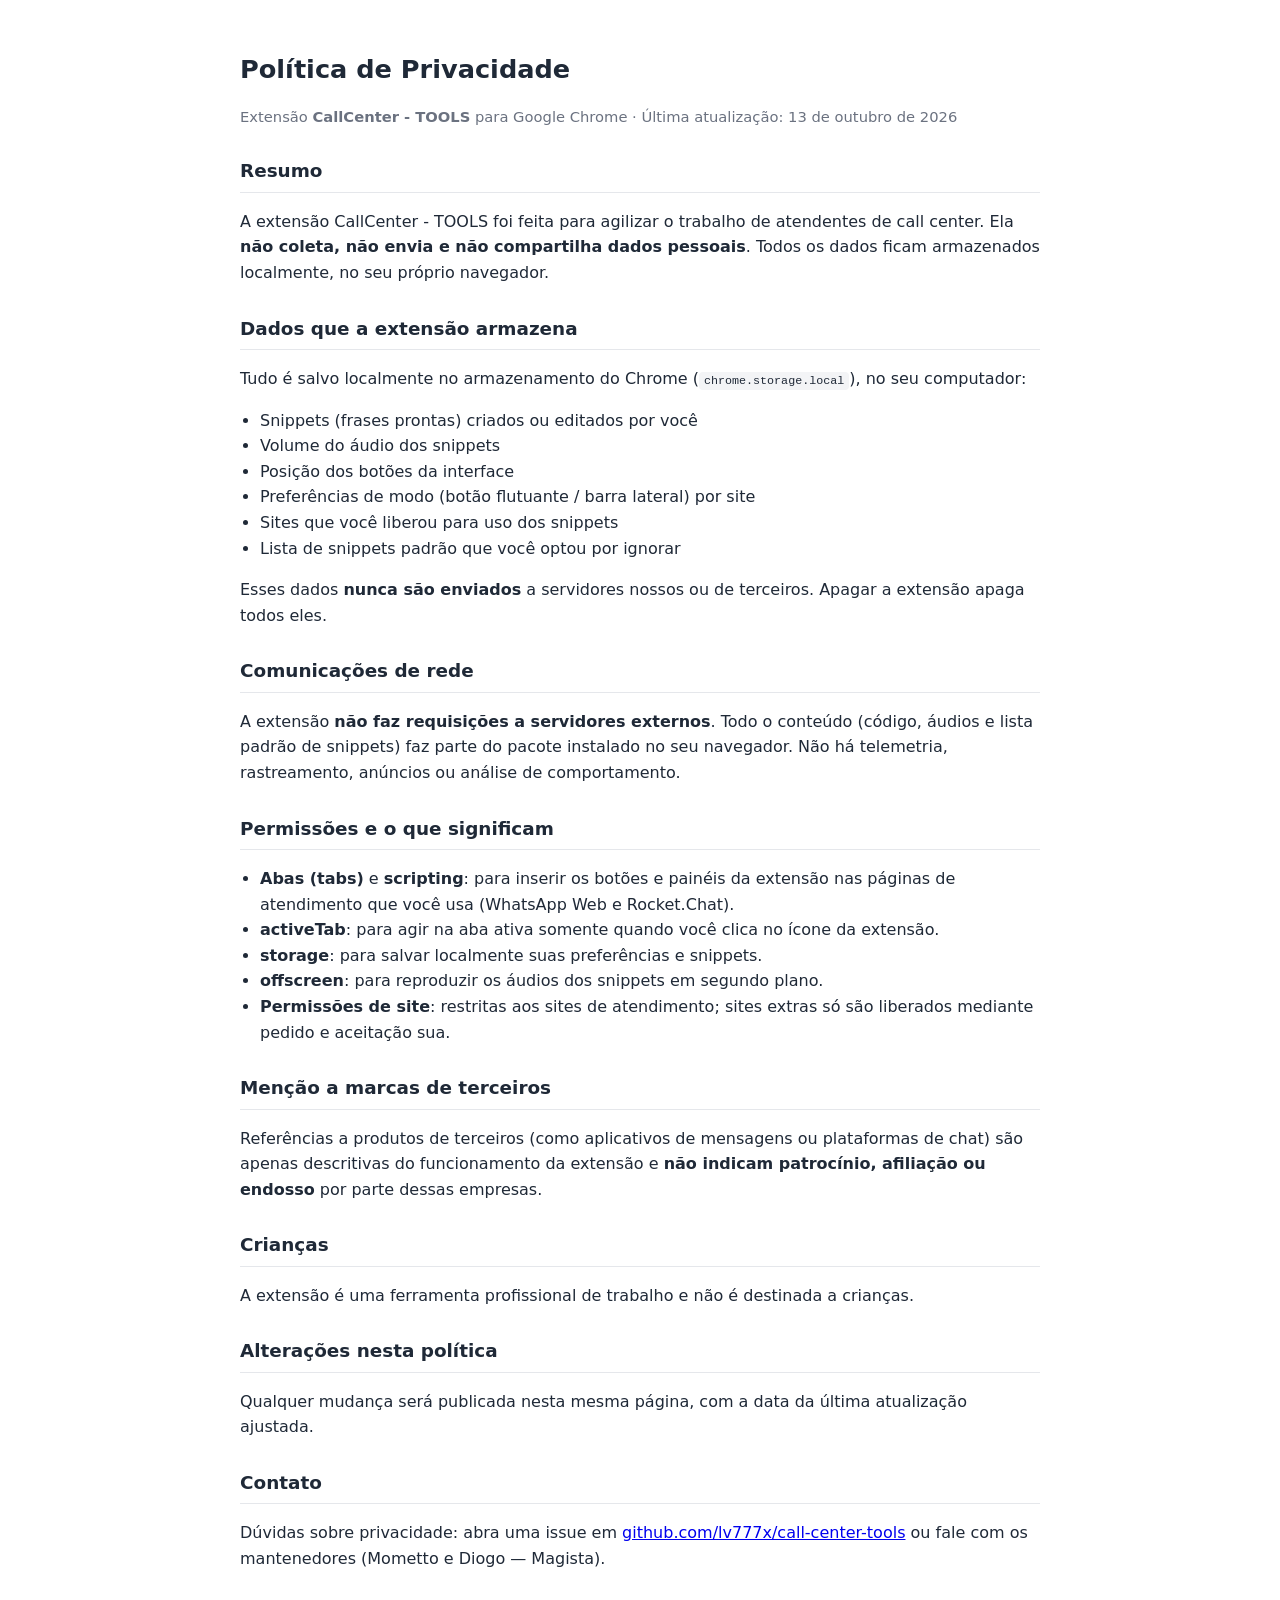
==== privacidade.html @ 3c9f835d "One commit extension" ====
<!DOCTYPE html>
<html lang="pt-BR">
<head>
<meta charset="UTF-8">
<meta name="viewport" content="width=device-width, initial-scale=1">
<title>Política de Privacidade — CallCenter Tools</title>
<style>
  body{font-family:system-ui,-apple-system,"Segoe UI",Arial,sans-serif;line-height:1.6;max-width:800px;margin:0 auto;padding:32px 20px;color:#1f2937;background:#fff}
  h1{font-size:1.6em;margin-bottom:4px}
  h2{font-size:1.15em;margin-top:28px;border-bottom:1px solid #e5e7eb;padding-bottom:6px}
  .muted{color:#6b7280;font-size:.92em}
  ul{padding-left:20px}
  code{background:#f3f4f6;padding:2px 5px;border-radius:4px;font-size:.9em}
</style>
</head>
<body>
  <h1>Política de Privacidade</h1>
  <p class="muted">Extensão <strong>CallCenter - TOOLS</strong> para Google Chrome · Última atualização: 13 de outubro de 2026</p>

  <h2>Resumo</h2>
  <p>A extensão CallCenter - TOOLS foi feita para agilizar o trabalho de atendentes de call center. Ela <strong>não coleta, não envia e não compartilha dados pessoais</strong>. Todos os dados ficam armazenados localmente, no seu próprio navegador.</p>

  <h2>Dados que a extensão armazena</h2>
  <p>Tudo é salvo localmente no armazenamento do Chrome (<code>chrome.storage.local</code>), no seu computador:</p>
  <ul>
    <li>Snippets (frases prontas) criados ou editados por você</li>
    <li>Volume do áudio dos snippets</li>
    <li>Posição dos botões da interface</li>
    <li>Preferências de modo (botão flutuante / barra lateral) por site</li>
    <li>Sites que você liberou para uso dos snippets</li>
    <li>Lista de snippets padrão que você optou por ignorar</li>
  </ul>
  <p>Esses dados <strong>nunca são enviados</strong> a servidores nossos ou de terceiros. Apagar a extensão apaga todos eles.</p>

  <h2>Comunicações de rede</h2>
  <p>A extensão <strong>não faz requisições a servidores externos</strong>. Todo o conteúdo (código, áudios e lista padrão de snippets) faz parte do pacote instalado no seu navegador. Não há telemetria, rastreamento, anúncios ou análise de comportamento.</p>

  <h2>Permissões e o que significam</h2>
  <ul>
    <li><strong>Abas (tabs)</strong> e <strong>scripting</strong>: para inserir os botões e painéis da extensão nas páginas de atendimento que você usa (WhatsApp Web e Rocket.Chat).</li>
    <li><strong>activeTab</strong>: para agir na aba ativa somente quando você clica no ícone da extensão.</li>
    <li><strong>storage</strong>: para salvar localmente suas preferências e snippets.</li>
    <li><strong>offscreen</strong>: para reproduzir os áudios dos snippets em segundo plano.</li>
    <li><strong>Permissões de site</strong>: restritas aos sites de atendimento; sites extras só são liberados mediante pedido e aceitação sua.</li>
  </ul>

  <h2>Menção a marcas de terceiros</h2>
  <p>Referências a produtos de terceiros (como aplicativos de mensagens ou plataformas de chat) são apenas descritivas do funcionamento da extensão e <strong>não indicam patrocínio, afiliação ou endosso</strong> por parte dessas empresas.</p>

  <h2>Crianças</h2>
  <p>A extensão é uma ferramenta profissional de trabalho e não é destinada a crianças.</p>

  <h2>Alterações nesta política</h2>
  <p>Qualquer mudança será publicada nesta mesma página, com a data da última atualização ajustada.</p>

  <h2>Contato</h2>
  <p>Dúvidas sobre privacidade: abra uma issue em <a href="https://github.com/lv777x/call-center-tools">github.com/lv777x/call-center-tools</a> ou fale com os mantenedores (Mometto e Diogo — Magista).</p>
</body>
</html>
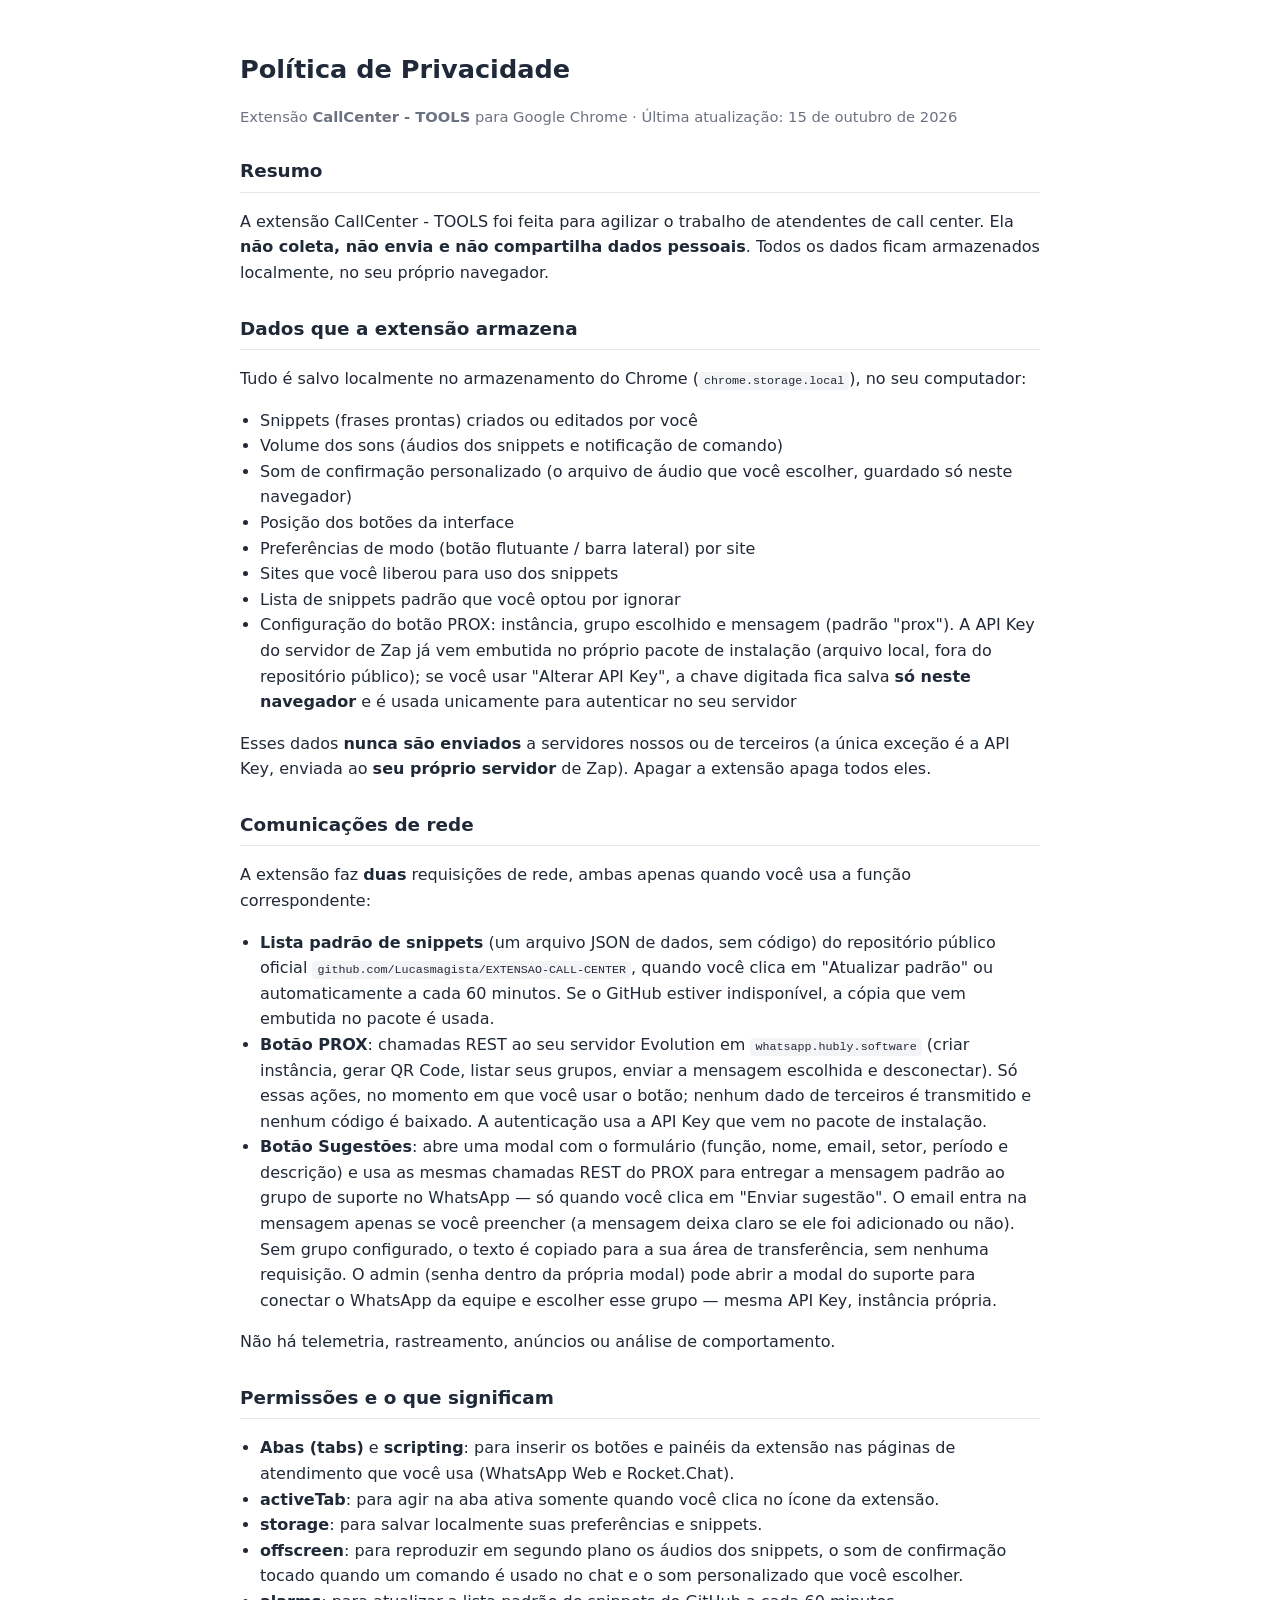
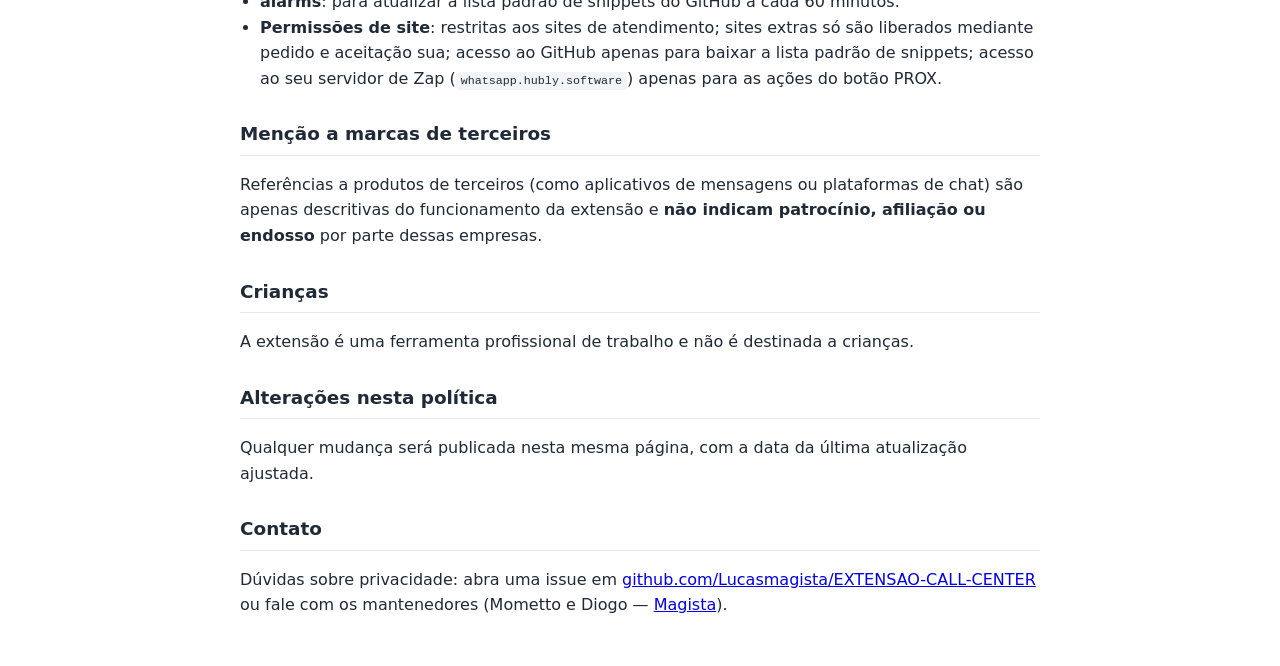
==== commit beabb8dd: "v1.22: reforma de snippets, segurança reforçada" ====
--- a/privacidade.html
+++ b/privacidade.html
@@ -15,7 +15,7 @@
 </head>
 <body>
   <h1>Política de Privacidade</h1>
-  <p class="muted">Extensão <strong>CallCenter - TOOLS</strong> para Google Chrome · Última atualização: 13 de outubro de 2026</p>
+  <p class="muted">Extensão <strong>CallCenter - TOOLS</strong> para Google Chrome · Última atualização: 15 de outubro de 2026</p>
 
   <h2>Resumo</h2>
   <p>A extensão CallCenter - TOOLS foi feita para agilizar o trabalho de atendentes de call center. Ela <strong>não coleta, não envia e não compartilha dados pessoais</strong>. Todos os dados ficam armazenados localmente, no seu próprio navegador.</p>
@@ -24,24 +24,33 @@
   <p>Tudo é salvo localmente no armazenamento do Chrome (<code>chrome.storage.local</code>), no seu computador:</p>
   <ul>
     <li>Snippets (frases prontas) criados ou editados por você</li>
-    <li>Volume do áudio dos snippets</li>
+    <li>Volume dos sons (áudios dos snippets e notificação de comando)</li>
+    <li>Som de confirmação personalizado (o arquivo de áudio que você escolher, guardado só neste navegador)</li>
     <li>Posição dos botões da interface</li>
     <li>Preferências de modo (botão flutuante / barra lateral) por site</li>
     <li>Sites que você liberou para uso dos snippets</li>
     <li>Lista de snippets padrão que você optou por ignorar</li>
+    <li>Configuração do botão PROX: instância, grupo escolhido e mensagem (padrão "prox"). A API Key do servidor de Zap já vem embutida no próprio pacote de instalação (arquivo local, fora do repositório público); se você usar "Alterar API Key", a chave digitada fica salva <strong>só neste navegador</strong> e é usada unicamente para autenticar no seu servidor</li>
   </ul>
-  <p>Esses dados <strong>nunca são enviados</strong> a servidores nossos ou de terceiros. Apagar a extensão apaga todos eles.</p>
+  <p>Esses dados <strong>nunca são enviados</strong> a servidores nossos ou de terceiros (a única exceção é a API Key, enviada ao <strong>seu próprio servidor</strong> de Zap). Apagar a extensão apaga todos eles.</p>
 
   <h2>Comunicações de rede</h2>
-  <p>A extensão <strong>não faz requisições a servidores externos</strong>. Todo o conteúdo (código, áudios e lista padrão de snippets) faz parte do pacote instalado no seu navegador. Não há telemetria, rastreamento, anúncios ou análise de comportamento.</p>
+  <p>A extensão faz <strong>duas</strong> requisições de rede, ambas apenas quando você usa a função correspondente:</p>
+  <ul>
+    <li><strong>Lista padrão de snippets</strong> (um arquivo JSON de dados, sem código) do repositório público oficial <code>github.com/Lucasmagista/EXTENSAO-CALL-CENTER</code>, quando você clica em "Atualizar padrão" ou automaticamente a cada 60 minutos. Se o GitHub estiver indisponível, a cópia que vem embutida no pacote é usada.</li>
+    <li><strong>Botão PROX</strong>: chamadas REST ao seu servidor Evolution em <code>whatsapp.hubly.software</code> (criar instância, gerar QR Code, listar seus grupos, enviar a mensagem escolhida e desconectar). Só essas ações, no momento em que você usar o botão; nenhum dado de terceiros é transmitido e nenhum código é baixado. A autenticação usa a API Key que vem no pacote de instalação.</li>
+    <li><strong>Botão Sugestões</strong>: abre uma modal com o formulário (função, nome, email, setor, período e descrição) e usa as mesmas chamadas REST do PROX para entregar a mensagem padrão ao grupo de suporte no WhatsApp — só quando você clica em "Enviar sugestão". O email entra na mensagem apenas se você preencher (a mensagem deixa claro se ele foi adicionado ou não). Sem grupo configurado, o texto é copiado para a sua área de transferência, sem nenhuma requisição. O admin (senha dentro da própria modal) pode abrir a modal do suporte para conectar o WhatsApp da equipe e escolher esse grupo — mesma API Key, instância própria.</li>
+  </ul>
+  <p>Não há telemetria, rastreamento, anúncios ou análise de comportamento.</p>
 
   <h2>Permissões e o que significam</h2>
   <ul>
     <li><strong>Abas (tabs)</strong> e <strong>scripting</strong>: para inserir os botões e painéis da extensão nas páginas de atendimento que você usa (WhatsApp Web e Rocket.Chat).</li>
     <li><strong>activeTab</strong>: para agir na aba ativa somente quando você clica no ícone da extensão.</li>
     <li><strong>storage</strong>: para salvar localmente suas preferências e snippets.</li>
-    <li><strong>offscreen</strong>: para reproduzir os áudios dos snippets em segundo plano.</li>
-    <li><strong>Permissões de site</strong>: restritas aos sites de atendimento; sites extras só são liberados mediante pedido e aceitação sua.</li>
+    <li><strong>offscreen</strong>: para reproduzir em segundo plano os áudios dos snippets, o som de confirmação tocado quando um comando é usado no chat e o som personalizado que você escolher.</li>
+    <li><strong>alarms</strong>: para atualizar a lista padrão de snippets do GitHub a cada 60 minutos.</li>
+    <li><strong>Permissões de site</strong>: restritas aos sites de atendimento; sites extras só são liberados mediante pedido e aceitação sua; acesso ao GitHub apenas para baixar a lista padrão de snippets; acesso ao seu servidor de Zap (<code>whatsapp.hubly.software</code>) apenas para as ações do botão PROX.</li>
   </ul>
 
   <h2>Menção a marcas de terceiros</h2>
@@ -54,6 +63,6 @@
   <p>Qualquer mudança será publicada nesta mesma página, com a data da última atualização ajustada.</p>
 
   <h2>Contato</h2>
-  <p>Dúvidas sobre privacidade: abra uma issue em <a href="https://github.com/lv777x/call-center-tools">github.com/lv777x/call-center-tools</a> ou fale com os mantenedores (Mometto e Diogo — Magista).</p>
+  <p>Dúvidas sobre privacidade: abra uma issue em <a href="https://github.com/Lucasmagista/EXTENSAO-CALL-CENTER">github.com/Lucasmagista/EXTENSAO-CALL-CENTER</a> ou fale com os mantenedores (Mometto e Diogo — <a href="https://www.magista.dev/">Magista</a>).</p>
 </body>
 </html>
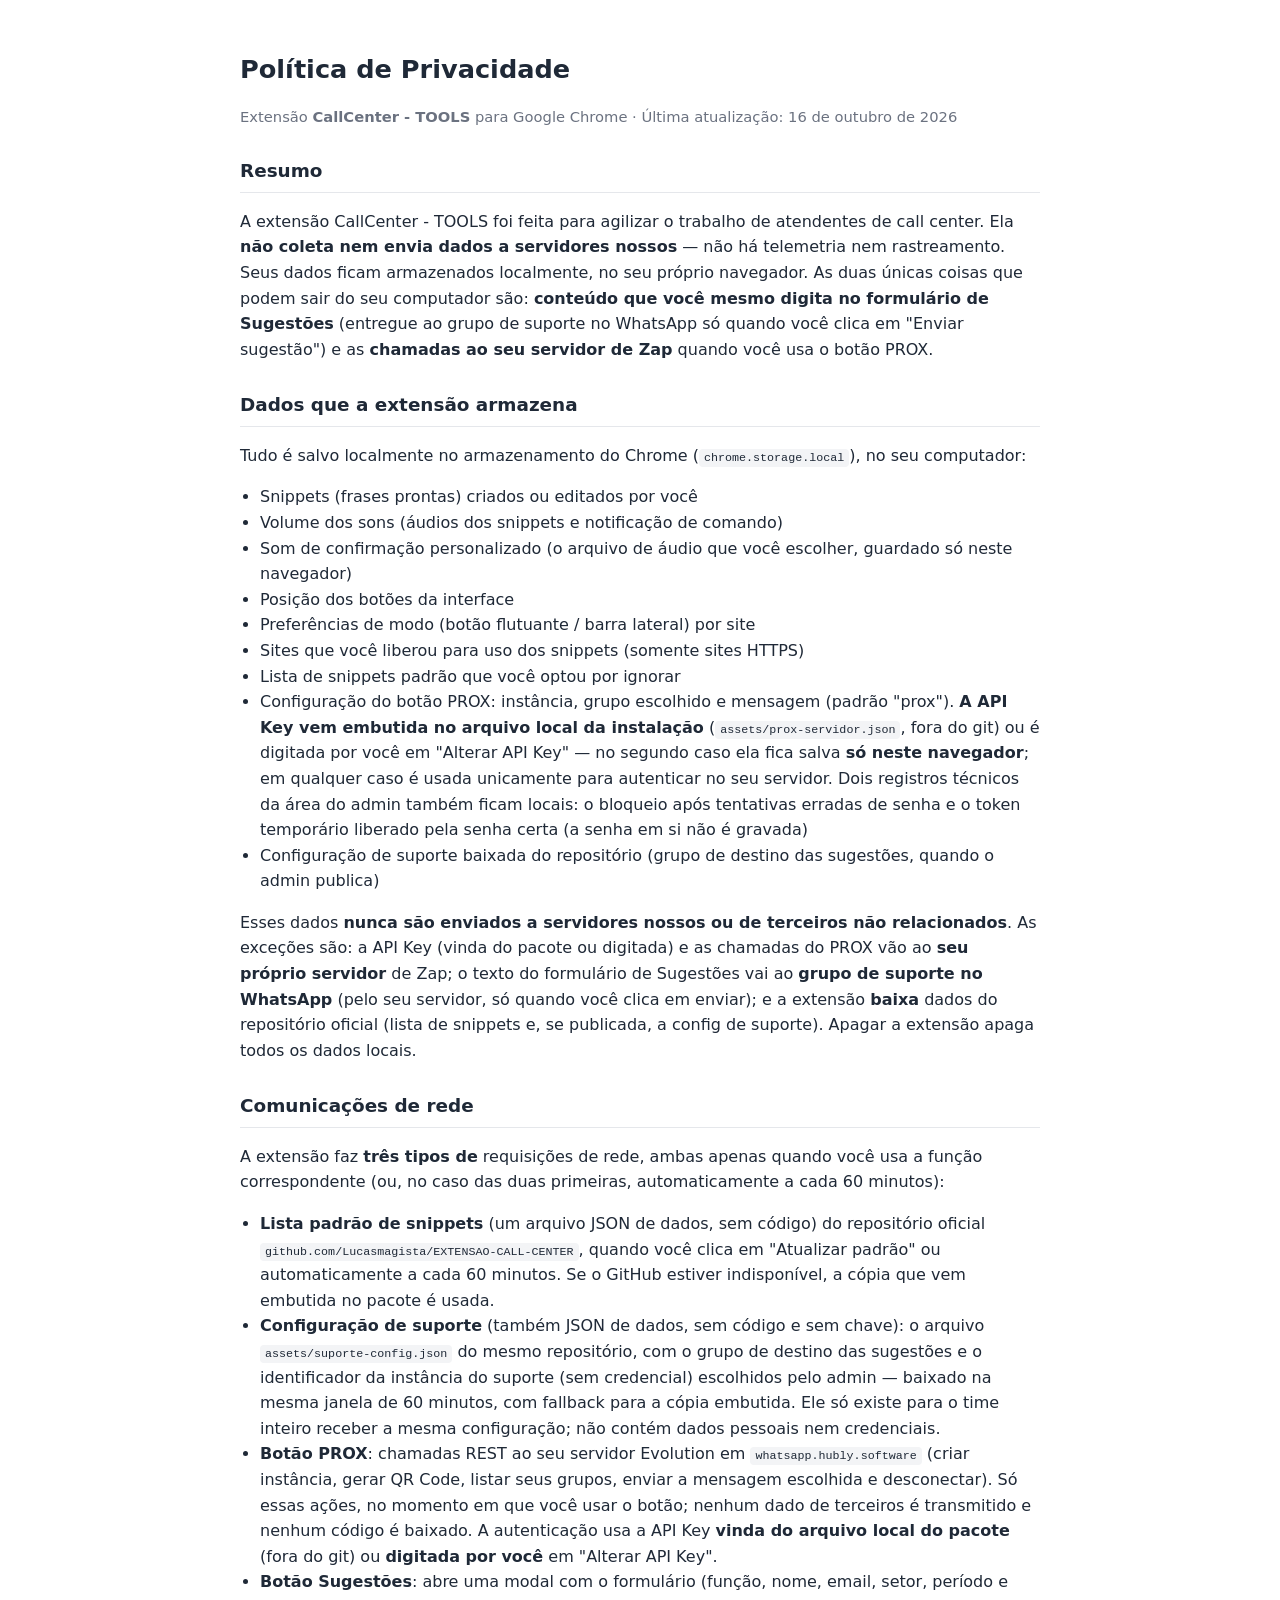
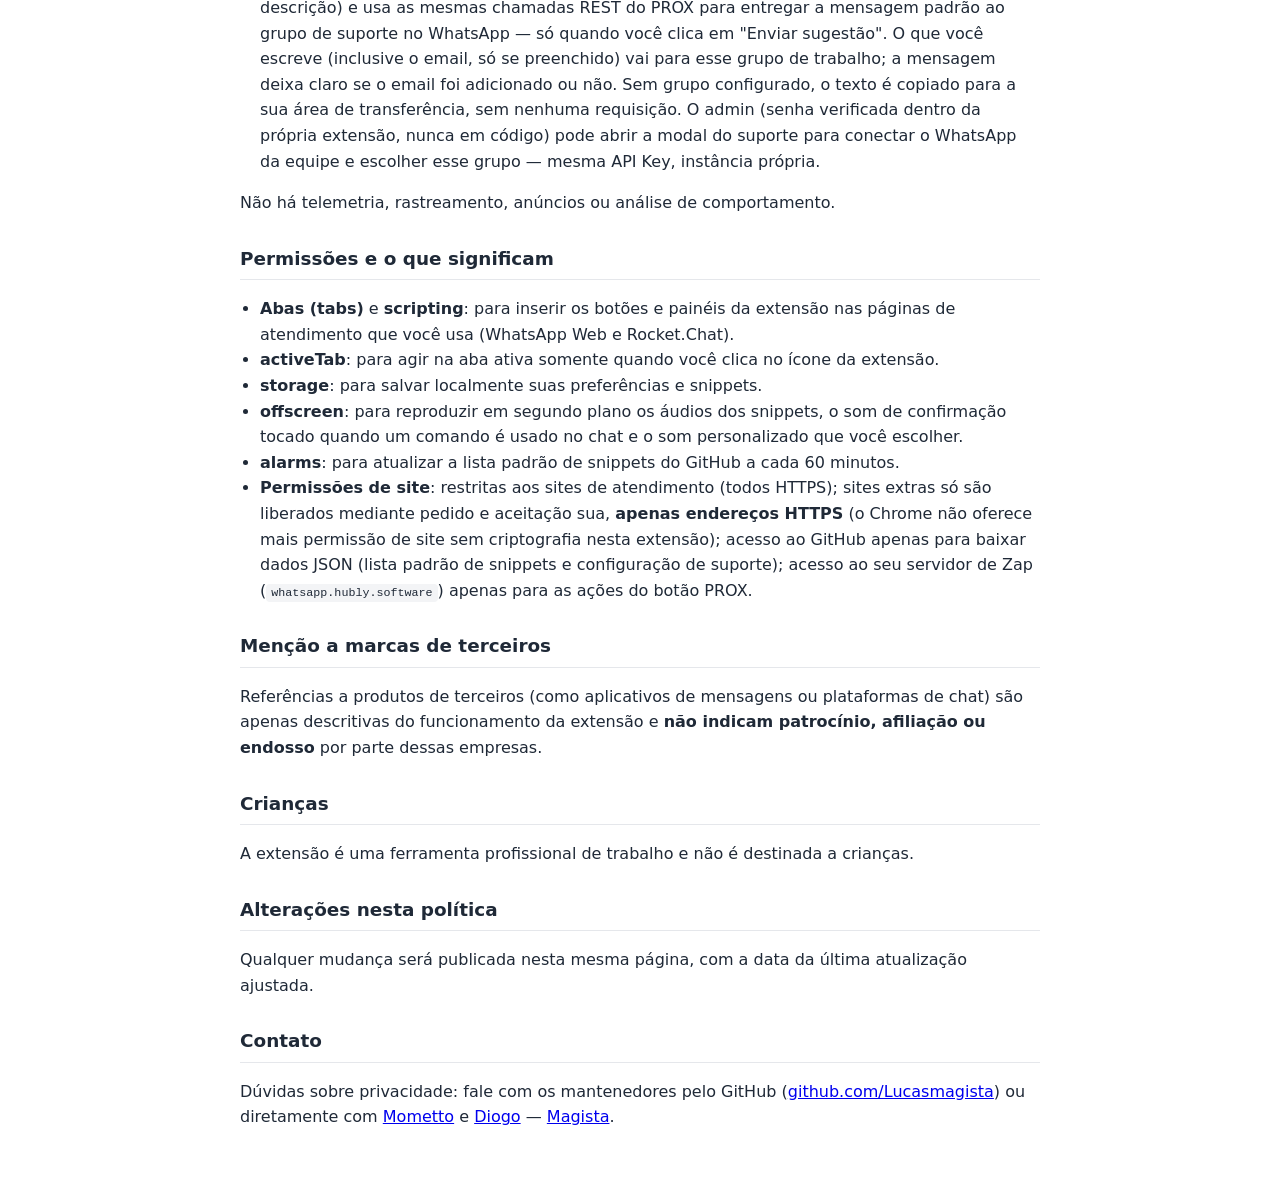
==== commit a33c19b1: "v1.25: site institucional, personalização em modal e botão Sobre na popup" ====
--- a/privacidade.html
+++ b/privacidade.html
@@ -15,10 +15,10 @@
 </head>
 <body>
   <h1>Política de Privacidade</h1>
-  <p class="muted">Extensão <strong>CallCenter - TOOLS</strong> para Google Chrome · Última atualização: 15 de outubro de 2026</p>
+  <p class="muted">Extensão <strong>CallCenter - TOOLS</strong> para Google Chrome · Última atualização: 16 de outubro de 2026</p>
 
   <h2>Resumo</h2>
-  <p>A extensão CallCenter - TOOLS foi feita para agilizar o trabalho de atendentes de call center. Ela <strong>não coleta, não envia e não compartilha dados pessoais</strong>. Todos os dados ficam armazenados localmente, no seu próprio navegador.</p>
+  <p>A extensão CallCenter - TOOLS foi feita para agilizar o trabalho de atendentes de call center. Ela <strong>não coleta nem envia dados a servidores nossos</strong> — não há telemetria nem rastreamento. Seus dados ficam armazenados localmente, no seu próprio navegador. As duas únicas coisas que podem sair do seu computador são: <strong>conteúdo que você mesmo digita no formulário de Sugestões</strong> (entregue ao grupo de suporte no WhatsApp só quando você clica em "Enviar sugestão") e as <strong>chamadas ao seu servidor de Zap</strong> quando você usa o botão PROX.</p>
 
   <h2>Dados que a extensão armazena</h2>
   <p>Tudo é salvo localmente no armazenamento do Chrome (<code>chrome.storage.local</code>), no seu computador:</p>
@@ -28,18 +28,20 @@
     <li>Som de confirmação personalizado (o arquivo de áudio que você escolher, guardado só neste navegador)</li>
     <li>Posição dos botões da interface</li>
     <li>Preferências de modo (botão flutuante / barra lateral) por site</li>
-    <li>Sites que você liberou para uso dos snippets</li>
+    <li>Sites que você liberou para uso dos snippets (somente sites HTTPS)</li>
     <li>Lista de snippets padrão que você optou por ignorar</li>
-    <li>Configuração do botão PROX: instância, grupo escolhido e mensagem (padrão "prox"). A API Key do servidor de Zap já vem embutida no próprio pacote de instalação (arquivo local, fora do repositório público); se você usar "Alterar API Key", a chave digitada fica salva <strong>só neste navegador</strong> e é usada unicamente para autenticar no seu servidor</li>
+    <li>Configuração do botão PROX: instância, grupo escolhido e mensagem (padrão "prox"). <strong>A API Key vem embutida no arquivo local da instalação</strong> (<code>assets/prox-servidor.json</code>, fora do git) ou é digitada por você em "Alterar API Key" — no segundo caso ela fica salva <strong>só neste navegador</strong>; em qualquer caso é usada unicamente para autenticar no seu servidor. Dois registros técnicos da área do admin também ficam locais: o bloqueio após tentativas erradas de senha e o token temporário liberado pela senha certa (a senha em si não é gravada)</li>
+    <li>Configuração de suporte baixada do repositório (grupo de destino das sugestões, quando o admin publica)</li>
   </ul>
-  <p>Esses dados <strong>nunca são enviados</strong> a servidores nossos ou de terceiros (a única exceção é a API Key, enviada ao <strong>seu próprio servidor</strong> de Zap). Apagar a extensão apaga todos eles.</p>
+    <p>Esses dados <strong>nunca são enviados a servidores nossos ou de terceiros não relacionados</strong>. As exceções são: a API Key (vinda do pacote ou digitada) e as chamadas do PROX vão ao <strong>seu próprio servidor</strong> de Zap; o texto do formulário de Sugestões vai ao <strong>grupo de suporte no WhatsApp</strong> (pelo seu servidor, só quando você clica em enviar); e a extensão <strong>baixa</strong> dados do repositório oficial (lista de snippets e, se publicada, a config de suporte). Apagar a extensão apaga todos os dados locais.</p>
 
   <h2>Comunicações de rede</h2>
-  <p>A extensão faz <strong>duas</strong> requisições de rede, ambas apenas quando você usa a função correspondente:</p>
+  <p>A extensão faz <strong>três tipos de</strong> requisições de rede, ambas apenas quando você usa a função correspondente (ou, no caso das duas primeiras, automaticamente a cada 60 minutos):</p>
   <ul>
-    <li><strong>Lista padrão de snippets</strong> (um arquivo JSON de dados, sem código) do repositório público oficial <code>github.com/Lucasmagista/EXTENSAO-CALL-CENTER</code>, quando você clica em "Atualizar padrão" ou automaticamente a cada 60 minutos. Se o GitHub estiver indisponível, a cópia que vem embutida no pacote é usada.</li>
-    <li><strong>Botão PROX</strong>: chamadas REST ao seu servidor Evolution em <code>whatsapp.hubly.software</code> (criar instância, gerar QR Code, listar seus grupos, enviar a mensagem escolhida e desconectar). Só essas ações, no momento em que você usar o botão; nenhum dado de terceiros é transmitido e nenhum código é baixado. A autenticação usa a API Key que vem no pacote de instalação.</li>
-    <li><strong>Botão Sugestões</strong>: abre uma modal com o formulário (função, nome, email, setor, período e descrição) e usa as mesmas chamadas REST do PROX para entregar a mensagem padrão ao grupo de suporte no WhatsApp — só quando você clica em "Enviar sugestão". O email entra na mensagem apenas se você preencher (a mensagem deixa claro se ele foi adicionado ou não). Sem grupo configurado, o texto é copiado para a sua área de transferência, sem nenhuma requisição. O admin (senha dentro da própria modal) pode abrir a modal do suporte para conectar o WhatsApp da equipe e escolher esse grupo — mesma API Key, instância própria.</li>
+    <li><strong>Lista padrão de snippets</strong> (um arquivo JSON de dados, sem código) do repositório oficial <code>github.com/Lucasmagista/EXTENSAO-CALL-CENTER</code>, quando você clica em "Atualizar padrão" ou automaticamente a cada 60 minutos. Se o GitHub estiver indisponível, a cópia que vem embutida no pacote é usada.</li>
+    <li><strong>Configuração de suporte</strong> (também JSON de dados, sem código e sem chave): o arquivo <code>assets/suporte-config.json</code> do mesmo repositório, com o grupo de destino das sugestões e o identificador da instância do suporte (sem credencial) escolhidos pelo admin — baixado na mesma janela de 60 minutos, com fallback para a cópia embutida. Ele só existe para o time inteiro receber a mesma configuração; não contém dados pessoais nem credenciais.</li>
+      <li><strong>Botão PROX</strong>: chamadas REST ao seu servidor Evolution em <code>whatsapp.hubly.software</code> (criar instância, gerar QR Code, listar seus grupos, enviar a mensagem escolhida e desconectar). Só essas ações, no momento em que você usar o botão; nenhum dado de terceiros é transmitido e nenhum código é baixado. A autenticação usa a API Key <strong>vinda do arquivo local do pacote</strong> (fora do git) ou <strong>digitada por você</strong> em "Alterar API Key".</li>
+    <li><strong>Botão Sugestões</strong>: abre uma modal com o formulário (função, nome, email, setor, período e descrição) e usa as mesmas chamadas REST do PROX para entregar a mensagem padrão ao grupo de suporte no WhatsApp — só quando você clica em "Enviar sugestão". O que você escreve (inclusive o email, só se preenchido) vai para esse grupo de trabalho; a mensagem deixa claro se o email foi adicionado ou não. Sem grupo configurado, o texto é copiado para a sua área de transferência, sem nenhuma requisição. O admin (senha verificada dentro da própria extensão, nunca em código) pode abrir a modal do suporte para conectar o WhatsApp da equipe e escolher esse grupo — mesma API Key, instância própria.</li>
   </ul>
   <p>Não há telemetria, rastreamento, anúncios ou análise de comportamento.</p>
 
@@ -50,7 +52,7 @@
     <li><strong>storage</strong>: para salvar localmente suas preferências e snippets.</li>
     <li><strong>offscreen</strong>: para reproduzir em segundo plano os áudios dos snippets, o som de confirmação tocado quando um comando é usado no chat e o som personalizado que você escolher.</li>
     <li><strong>alarms</strong>: para atualizar a lista padrão de snippets do GitHub a cada 60 minutos.</li>
-    <li><strong>Permissões de site</strong>: restritas aos sites de atendimento; sites extras só são liberados mediante pedido e aceitação sua; acesso ao GitHub apenas para baixar a lista padrão de snippets; acesso ao seu servidor de Zap (<code>whatsapp.hubly.software</code>) apenas para as ações do botão PROX.</li>
+    <li><strong>Permissões de site</strong>: restritas aos sites de atendimento (todos HTTPS); sites extras só são liberados mediante pedido e aceitação sua, <strong>apenas endereços HTTPS</strong> (o Chrome não oferece mais permissão de site sem criptografia nesta extensão); acesso ao GitHub apenas para baixar dados JSON (lista padrão de snippets e configuração de suporte); acesso ao seu servidor de Zap (<code>whatsapp.hubly.software</code>) apenas para as ações do botão PROX.</li>
   </ul>
 
   <h2>Menção a marcas de terceiros</h2>
@@ -63,6 +65,6 @@
   <p>Qualquer mudança será publicada nesta mesma página, com a data da última atualização ajustada.</p>
 
   <h2>Contato</h2>
-  <p>Dúvidas sobre privacidade: abra uma issue em <a href="https://github.com/Lucasmagista/EXTENSAO-CALL-CENTER">github.com/Lucasmagista/EXTENSAO-CALL-CENTER</a> ou fale com os mantenedores (Mometto e Diogo — <a href="https://www.magista.dev/">Magista</a>).</p>
+  <p>Dúvidas sobre privacidade: fale com os mantenedores pelo GitHub (<a href="https://github.com/Lucasmagista">github.com/Lucasmagista</a>) ou diretamente com <a href="https://github.com/lv777x">Mometto</a> e <a href="https://github.com/PaulaoMecanicas11">Diogo</a> — <a href="https://www.magista.dev/">Magista</a>.</p>
 </body>
 </html>
